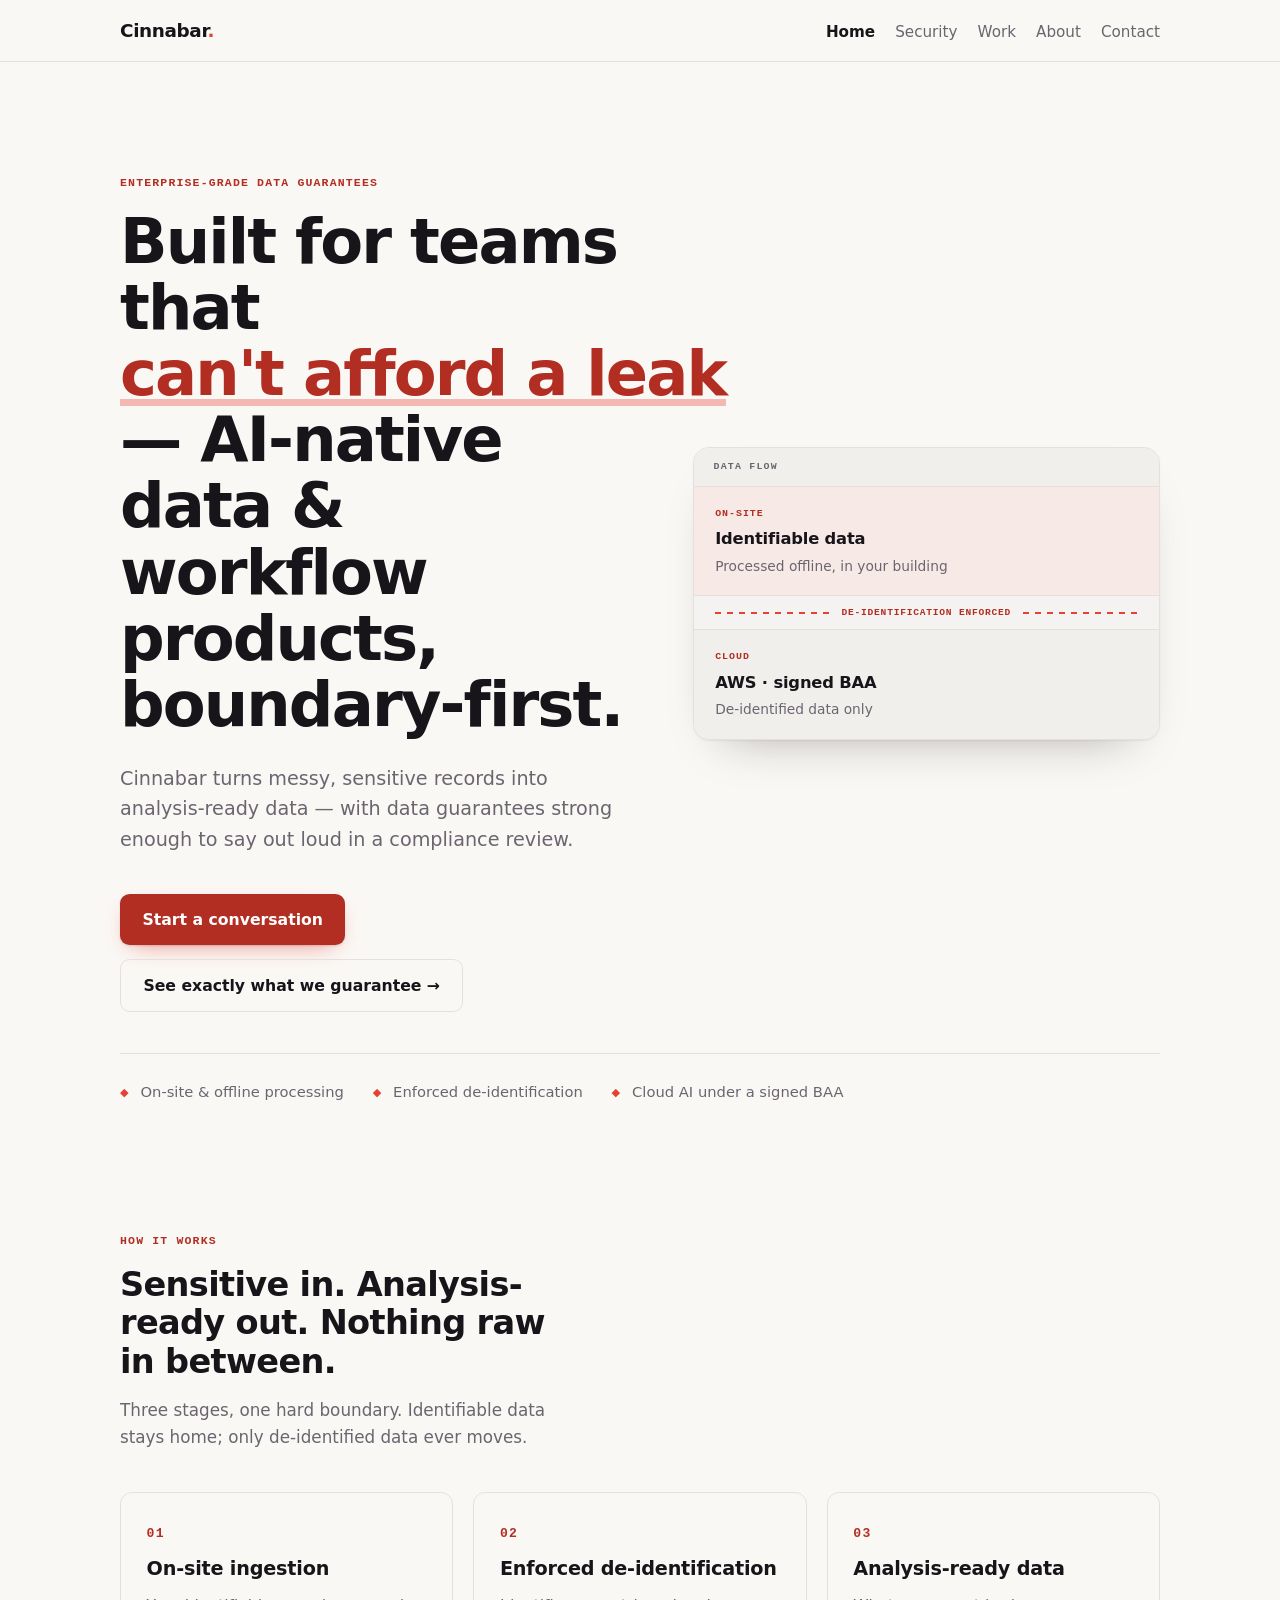
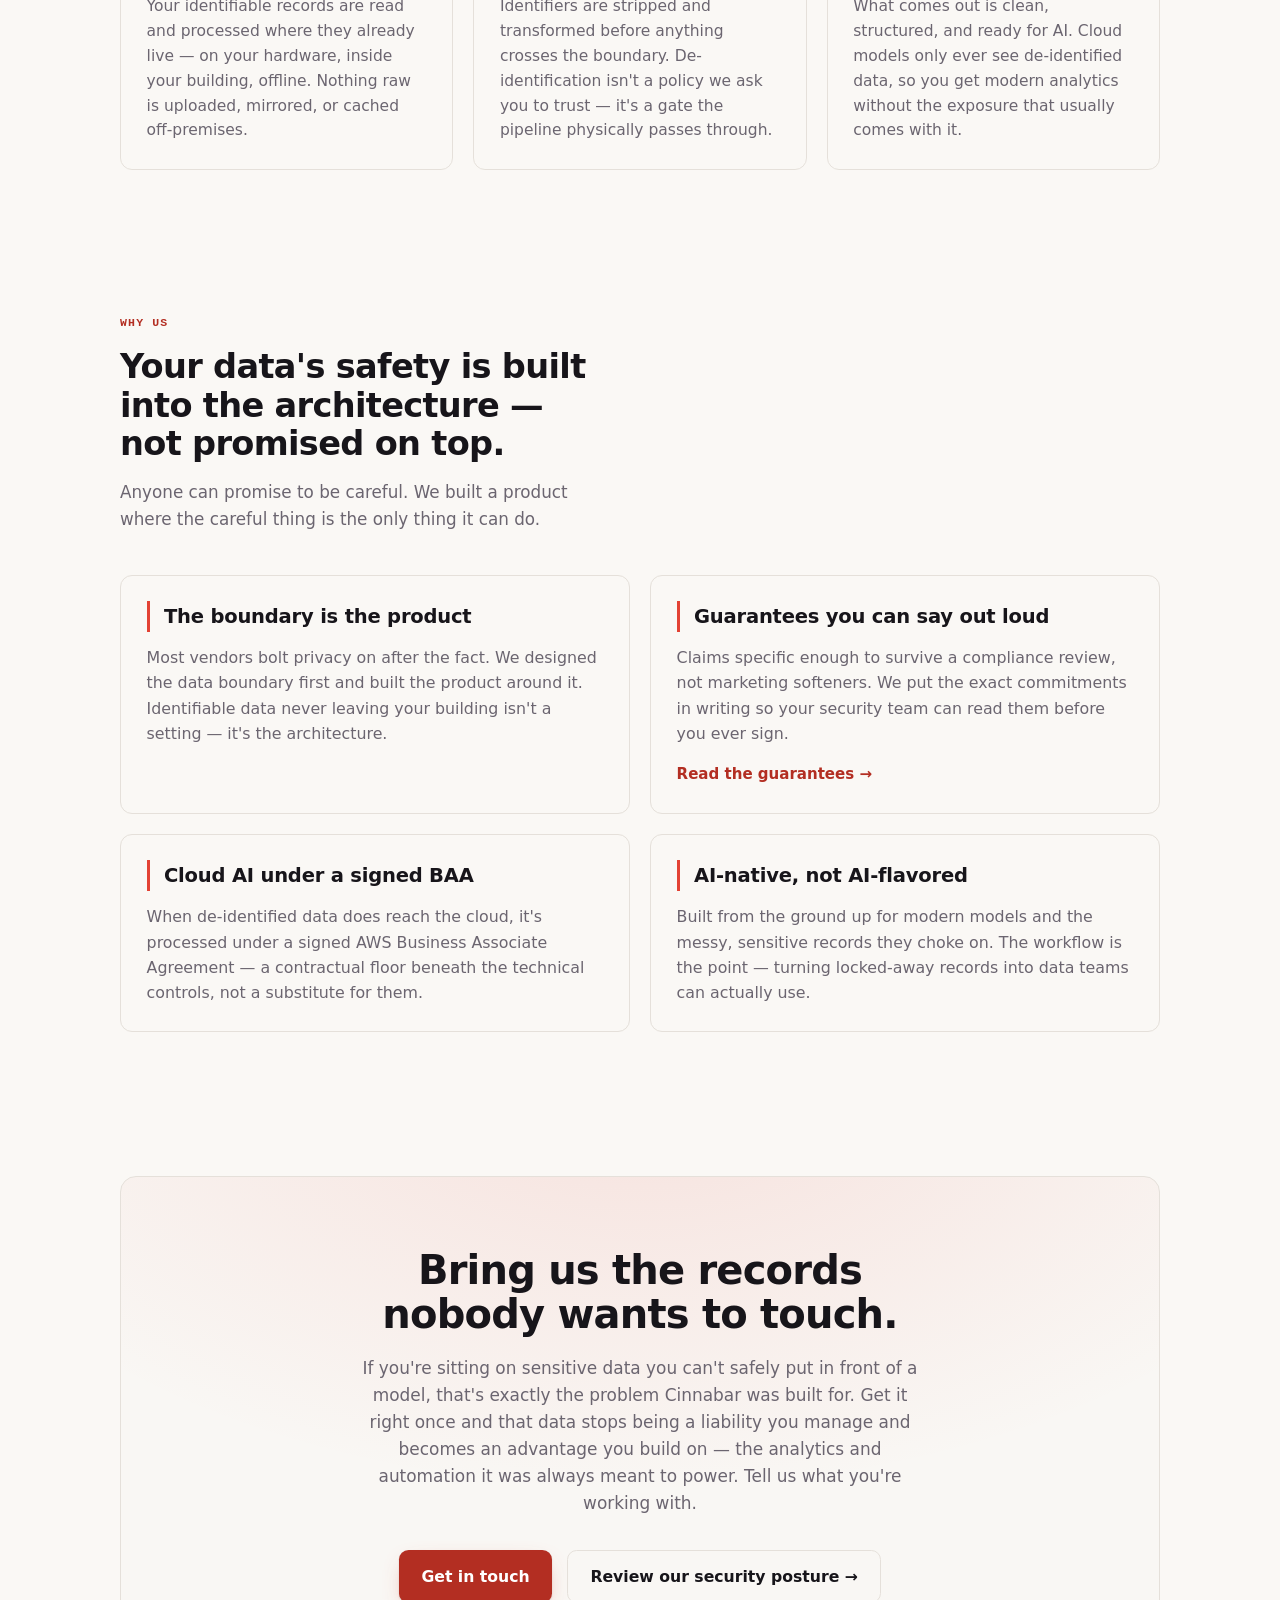
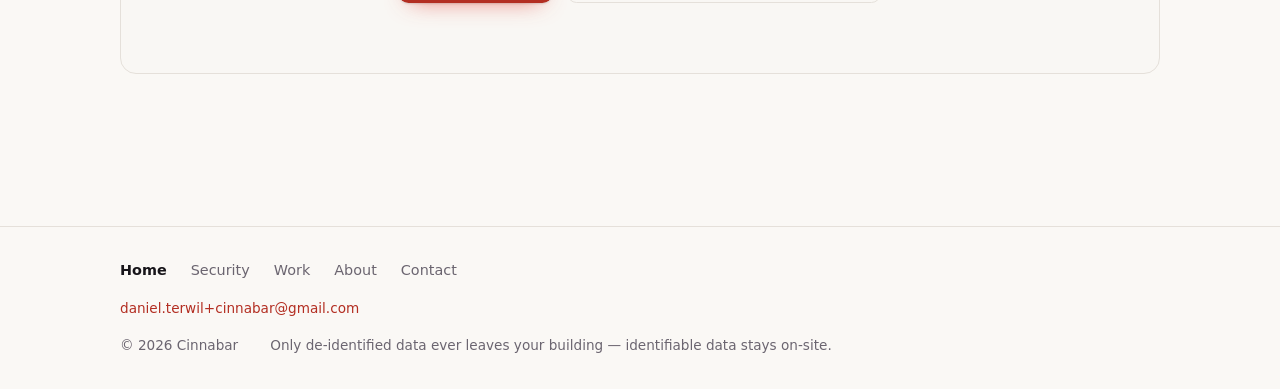
==== index.html @ 01d8b66a "Deploy site from cinnabar-website@a079be0 Source commit: a079be0da0ae9465ae48b6d071114e174a64f3e4" ====
<!DOCTYPE html><html lang="en"> <head><meta charset="utf-8"><meta name="viewport" content="width=device-width, initial-scale=1"><meta name="description" content="For teams that can't afford a leak: turn sensitive records into analysis-ready data, with the privacy boundary built into the architecture — not bolted on."><title>Sensitive records, made analysis-ready — Cinnabar</title><!-- Favicon: text-free brand mark (SVG for modern browsers, PNG for iOS).
         No wordmark baked in, so a brand rename stays a one-line change in
         src/config.ts (AGENTS.md §4.4). --><link rel="icon" type="image/svg+xml" href="/favicon.svg"><link rel="apple-touch-icon" href="/apple-touch-icon.png"><link rel="canonical" href="https://cinnabar.sh/"><!-- Open Graph / Twitter social cards. Text values come from props/config
         (title/description → BRAND/TAGLINE), never hardcoded (§4.4). The
         og:image is a self-hosted, intentionally text-free brand card for the
         same reason. og:image/og:url are absolute, resolved against `site`. --><meta property="og:type" content="website"><meta property="og:title" content="Sensitive records, made analysis-ready — Cinnabar"><meta property="og:description" content="For teams that can't afford a leak: turn sensitive records into analysis-ready data, with the privacy boundary built into the architecture — not bolted on."><meta property="og:image" content="https://cinnabar.sh/og-image.png"><meta property="og:url" content="https://cinnabar.sh/"><meta name="twitter:card" content="summary_large_image"><meta name="twitter:title" content="Sensitive records, made analysis-ready — Cinnabar"><meta name="twitter:description" content="For teams that can't afford a leak: turn sensitive records into analysis-ready data, with the privacy boundary built into the architecture — not bolted on."><meta name="twitter:image" content="https://cinnabar.sh/og-image.png"><!-- No resource hints: the site uses a system font stack (see the body
         font-family below) and loads zero external resources — no fonts, no
         scripts, no third-party origins. A preconnect/dns-prefetch here would
         open a connection to a host we never fetch from, wasting the hint and
         leaking a request to a third party. Add hints only if a genuine
         cross-origin resource is ever introduced (#14). --><link rel="stylesheet" href="/_astro/about.DTLxdqcn.css">
<link rel="stylesheet" href="/_astro/index.cakgcOgE.css"></head> <body> <a class="skip-link" href="#main-content">Skip to main content</a> <header class="site"> <div class="wrap"> <a href="/" class="brand">Cinnabar<span class="dot">.</span></a> <!-- CSS-only mobile nav (no JS): a visually-hidden checkbox is toggled
             by the adjacent <label> hamburger and, via the sibling selectors
             below, reveals nav.main on narrow viewports. The checkbox is
             display:none on desktop (out of tab order) and only becomes a
             focusable control at the mobile breakpoint. --> <input class="nav-toggle" type="checkbox" id="nav-toggle" aria-label="Toggle navigation menu"> <label class="nav-toggle-label" for="nav-toggle" aria-hidden="true"><span class="bars"></span></label> <nav class="main" aria-label="Primary"> <a href="/" aria-current="page">Home</a><a href="/security">Security</a><a href="/work">Work</a><a href="/about">About</a><a href="/contact">Contact</a> </nav> </div> </header> <main id="main-content" tabindex="-1"> <section class="hero wrap" data-astro-cid-j7pv25f6> <div class="hero-grid" data-astro-cid-j7pv25f6> <div class="hero-copy" data-astro-cid-j7pv25f6> <p class="eyebrow reveal" data-astro-cid-j7pv25f6>Enterprise-grade data guarantees</p> <h1 class="reveal" style="--d:1" data-astro-cid-j7pv25f6>
Built for teams that
<span class="accent" data-astro-cid-j7pv25f6>can't afford a leak</span> —
          AI-native data &amp; workflow products, boundary-first.
</h1> <p class="lede reveal" style="--d:2" data-astro-cid-j7pv25f6> Cinnabar turns messy, sensitive records into analysis-ready data — with data
          guarantees strong enough to say out loud in a compliance review.
</p> <div class="cta-row reveal" style="--d:3" data-astro-cid-j7pv25f6> <a class="btn btn-primary" href="/contact" data-astro-cid-j7pv25f6>Start a conversation</a> <a class="btn btn-ghost" href="/security" data-astro-cid-j7pv25f6>See exactly what we guarantee →</a> </div> </div>  <figure class="hero-flow reveal" style="--d:3" aria-labelledby="hero-flow-cap" data-astro-cid-j7pv25f6> <figcaption id="hero-flow-cap" class="hf-cap" data-astro-cid-j7pv25f6>Data flow</figcaption> <div class="hf-step on" data-astro-cid-j7pv25f6> <span class="hf-tag" aria-hidden="true" data-astro-cid-j7pv25f6>On-site</span> <span class="hf-label" data-astro-cid-j7pv25f6>Identifiable data</span> <span class="hf-detail" data-astro-cid-j7pv25f6>Processed offline, in your building</span> </div> <div class="hf-gate" data-astro-cid-j7pv25f6> <span class="hf-gate-line" aria-hidden="true" data-astro-cid-j7pv25f6></span> <span class="hf-gate-tag" data-astro-cid-j7pv25f6>de-identification enforced</span> <span class="hf-gate-line" aria-hidden="true" data-astro-cid-j7pv25f6></span> </div> <div class="hf-step cloud" data-astro-cid-j7pv25f6> <span class="hf-tag" aria-hidden="true" data-astro-cid-j7pv25f6>Cloud</span> <span class="hf-label" data-astro-cid-j7pv25f6>AWS · signed BAA</span> <span class="hf-detail" data-astro-cid-j7pv25f6>De-identified data only</span> </div> </figure> </div> <div class="trust-strip reveal" style="--d:4" data-astro-cid-j7pv25f6> <span data-astro-cid-j7pv25f6><span class="tick" data-astro-cid-j7pv25f6>◆</span> On-site &amp; offline processing</span> <span data-astro-cid-j7pv25f6><span class="tick" data-astro-cid-j7pv25f6>◆</span> Enforced de-identification</span> <span data-astro-cid-j7pv25f6><span class="tick" data-astro-cid-j7pv25f6>◆</span> Cloud AI under a signed BAA</span> </div> </section> <section class="wrap section" data-astro-cid-j7pv25f6> <div class="section-head" data-astro-cid-j7pv25f6> <p class="eyebrow" data-astro-cid-j7pv25f6>How it works</p> <h2 data-astro-cid-j7pv25f6>Sensitive in. Analysis-ready out. Nothing raw in between.</h2> <p class="section-sub" data-astro-cid-j7pv25f6>
Three stages, one hard boundary. Identifiable data stays home; only
        de-identified data ever moves.
</p> </div> <ol class="steps" data-astro-cid-j7pv25f6> <li class="step" data-astro-cid-j7pv25f6> <span class="step-n" data-astro-cid-j7pv25f6>01</span> <h3 data-astro-cid-j7pv25f6>On-site ingestion</h3> <p data-astro-cid-j7pv25f6>Your identifiable records are read and processed where they already live — on your hardware, inside your building, offline. Nothing raw is uploaded, mirrored, or cached off-premises.</p> </li><li class="step" data-astro-cid-j7pv25f6> <span class="step-n" data-astro-cid-j7pv25f6>02</span> <h3 data-astro-cid-j7pv25f6>Enforced de-identification</h3> <p data-astro-cid-j7pv25f6>Identifiers are stripped and transformed before anything crosses the boundary. De-identification isn&#39;t a policy we ask you to trust — it&#39;s a gate the pipeline physically passes through.</p> </li><li class="step" data-astro-cid-j7pv25f6> <span class="step-n" data-astro-cid-j7pv25f6>03</span> <h3 data-astro-cid-j7pv25f6>Analysis-ready data</h3> <p data-astro-cid-j7pv25f6>What comes out is clean, structured, and ready for AI. Cloud models only ever see de-identified data, so you get modern analytics without the exposure that usually comes with it.</p> </li> </ol> </section> <section class="wrap section" data-astro-cid-j7pv25f6> <div class="section-head" data-astro-cid-j7pv25f6> <p class="eyebrow" data-astro-cid-j7pv25f6>Why us</p> <h2 data-astro-cid-j7pv25f6>Your data's safety is built into the architecture — not promised on top.</h2> <p class="section-sub" data-astro-cid-j7pv25f6>
Anyone can promise to be careful. We built a product where the careful
        thing is the only thing it can do.
</p> </div> <div class="grid" data-astro-cid-j7pv25f6> <article class="card" data-astro-cid-j7pv25f6> <h3 data-astro-cid-j7pv25f6>The boundary is the product</h3> <p data-astro-cid-j7pv25f6>Most vendors bolt privacy on after the fact. We designed the data boundary first and built the product around it. Identifiable data never leaving your building isn&#39;t a setting — it&#39;s the architecture.</p>  </article><article class="card" data-astro-cid-j7pv25f6> <h3 data-astro-cid-j7pv25f6>Guarantees you can say out loud</h3> <p data-astro-cid-j7pv25f6>Claims specific enough to survive a compliance review, not marketing softeners. We put the exact commitments in writing so your security team can read them before you ever sign.</p> <a class="card-link" href="/security" data-astro-cid-j7pv25f6>Read the guarantees →</a> </article><article class="card" data-astro-cid-j7pv25f6> <h3 data-astro-cid-j7pv25f6>Cloud AI under a signed BAA</h3> <p data-astro-cid-j7pv25f6>When de-identified data does reach the cloud, it&#39;s processed under a signed AWS Business Associate Agreement — a contractual floor beneath the technical controls, not a substitute for them.</p>  </article><article class="card" data-astro-cid-j7pv25f6> <h3 data-astro-cid-j7pv25f6>AI-native, not AI-flavored</h3> <p data-astro-cid-j7pv25f6>Built from the ground up for modern models and the messy, sensitive records they choke on. The workflow is the point — turning locked-away records into data teams can actually use.</p>  </article> </div> </section> <section class="wrap section" data-astro-cid-j7pv25f6> <div class="cta-panel" data-astro-cid-j7pv25f6> <h2 data-astro-cid-j7pv25f6>Bring us the records nobody wants to touch.</h2> <p data-astro-cid-j7pv25f6>
If you're sitting on sensitive data you can't safely put in front of a
        model, that's exactly the problem Cinnabar was built for. Get it right once
        and that data stops being a liability you manage and becomes an advantage
        you build on — the analytics and automation it was always meant to power.
        Tell us what you're working with.
</p> <div class="cta-row center" data-astro-cid-j7pv25f6> <a class="btn btn-primary" href="/contact" data-astro-cid-j7pv25f6>Get in touch</a> <a class="btn btn-ghost" href="/security" data-astro-cid-j7pv25f6>Review our security posture →</a> </div> </div> </section> </main> <footer class="site"> <div class="wrap"> <nav class="footer" aria-label="Footer"> <a href="/" aria-current="page">Home</a><a href="/security">Security</a><a href="/work">Work</a><a href="/about">About</a><a href="/contact">Contact</a> </nav> <a class="footer-mail" href="mailto:daniel.terwil+cinnabar@gmail.com">daniel.terwil+cinnabar@gmail.com</a> <div class="footer-meta"> <span>© 2026 Cinnabar</span> <span>Only de-identified data ever leaves your building — identifiable data stays on-site.</span> </div> </div> </footer> </body></html>
---- _astro/about.DTLxdqcn.css ----
:root{--cinnabar: #e34234;--cinnabar-deep: #b32e22;--ink: #17151a;--paper: #faf8f5;--muted: #6b6570;--line: #e5e0da;--max: 68rem;--accent-text: var(--cinnabar-deep);--font-mono: ui-monospace, "SF Mono", "SFMono-Regular", Menlo, Consolas, monospace;--fs-lede: clamp(1.08rem, 1.6vw, 1.2rem);--fs-h1: clamp(2rem, 4vw, 2.8rem);--fs-h2: clamp(1.6rem, 3.2vw, 2.1rem);--space-section: 4.5rem;--space-intro: 4rem;--gap-grid: 1.25rem;--pad-card: 1.6rem;--radius-card: 12px;--radius-panel: 16px}*{box-sizing:border-box;margin:0}body{font-family:ui-sans-serif,system-ui,-apple-system,Segoe UI,sans-serif;background:var(--paper);color:var(--ink);line-height:1.6}a{color:var(--accent-text)}.eyebrow{font-family:var(--font-mono);text-transform:uppercase;letter-spacing:.1em;font-size:.72rem;font-weight:600;color:var(--accent-text);margin:0}:focus-visible{outline:2px solid var(--cinnabar);outline-offset:2px;border-radius:2px}.skip-link{position:fixed;top:.75rem;left:.75rem;z-index:100;transform:translateY(-150%);background:var(--cinnabar-deep);color:#fff;padding:.6rem 1rem;border-radius:4px;text-decoration:none;font-weight:600;transition:transform .15s ease}.skip-link:focus{transform:translateY(0)}.wrap{max-width:var(--max);margin:0 auto;padding:0 1.5rem}header.site{border-bottom:1px solid var(--line);position:sticky;top:0;background:color-mix(in srgb,var(--paper) 92%,transparent);backdrop-filter:blur(8px);z-index:10}header.site .wrap{display:flex;align-items:baseline;gap:2rem;padding-block:1rem}.brand{font-weight:700;font-size:1.15rem;letter-spacing:-.02em;color:var(--ink);text-decoration:none}.brand .dot{color:var(--cinnabar)}nav.main{display:flex;gap:1.25rem;margin-left:auto}nav.main a{text-decoration:none;color:var(--muted);font-size:.95rem}nav.main a[aria-current=page]{color:var(--ink);font-weight:600}.nav-toggle,.nav-toggle-label{display:none}@media(max-width:640px){header.site .wrap{flex-wrap:wrap;align-items:center;column-gap:1rem;row-gap:0}.nav-toggle{display:block;position:absolute;width:1px;height:1px;opacity:0;margin:0}.nav-toggle-label{display:inline-flex;align-items:center;justify-content:center;width:44px;height:44px;margin-left:auto;cursor:pointer}.nav-toggle-label .bars,.nav-toggle-label .bars:before,.nav-toggle-label .bars:after{content:"";display:block;width:22px;height:2px;background:var(--ink);border-radius:2px;transition:transform .2s ease,opacity .2s ease}.nav-toggle-label .bars{position:relative}.nav-toggle-label .bars:before{position:absolute;top:-7px;left:0}.nav-toggle-label .bars:after{position:absolute;top:7px;left:0}.nav-toggle:checked+.nav-toggle-label .bars{background:transparent}.nav-toggle:checked+.nav-toggle-label .bars:before{transform:translateY(7px) rotate(45deg)}.nav-toggle:checked+.nav-toggle-label .bars:after{transform:translateY(-7px) rotate(-45deg)}.nav-toggle:focus-visible+.nav-toggle-label{outline:2px solid var(--cinnabar);outline-offset:2px;border-radius:2px}nav.main{display:none;flex-basis:100%;flex-direction:column;gap:0;margin-left:0;margin-top:.5rem;border-top:1px solid var(--line)}.nav-toggle:checked~nav.main{display:flex}nav.main a{display:flex;align-items:center;min-height:44px;padding:.25rem;font-size:1rem;border-bottom:1px solid var(--line)}}main{min-height:70vh}footer.site{border-top:1px solid var(--line);margin-top:5rem}footer.site .wrap{padding-block:2rem;color:var(--muted);font-size:.85rem;display:flex;flex-direction:column;gap:1rem}nav.footer{display:flex;flex-wrap:wrap;gap:.5rem 1.5rem}nav.footer a{color:var(--muted);text-decoration:none;font-size:.9rem}nav.footer a[aria-current=page]{color:var(--ink);font-weight:600}footer.site .footer-mail{color:var(--accent-text);text-decoration:none}footer.site .footer-meta{display:flex;flex-wrap:wrap;gap:.5rem 2rem}@media(prefers-color-scheme:dark){:root{--ink: #f2eff4;--paper: #17151a;--muted: #9a93a1;--line: #2c2830;--cinnabar: #e85c49;--accent-text: var(--cinnabar)}}@media(prefers-reduced-motion:reduce){*,*:before,*:after{animation-duration:.01ms!important;animation-iteration-count:1!important;transition-duration:.01ms!important;scroll-behavior:auto!important}}
---- _astro/index.cakgcOgE.css ----
.section[data-astro-cid-j7pv25f6]{padding-block:var(--space-section)}.hero[data-astro-cid-j7pv25f6]{padding-block:clamp(4rem,9vw,7rem) 3.5rem}.eyebrow[data-astro-cid-j7pv25f6]{margin-bottom:1rem}.hero-grid[data-astro-cid-j7pv25f6]{display:grid;grid-template-columns:1fr;gap:2.5rem}@media(min-width:60rem){.hero-grid[data-astro-cid-j7pv25f6]{grid-template-columns:minmax(0,1.05fr) minmax(19rem,.95fr);gap:3.5rem;align-items:center}}.hero[data-astro-cid-j7pv25f6] h1[data-astro-cid-j7pv25f6]{font-size:clamp(2.3rem,5.4vw,3.9rem);letter-spacing:-.03em;line-height:1.06;max-width:18ch;font-weight:800}.hero[data-astro-cid-j7pv25f6] h1[data-astro-cid-j7pv25f6] .accent[data-astro-cid-j7pv25f6]{color:var(--accent-text);position:relative;white-space:nowrap}.hero[data-astro-cid-j7pv25f6] h1[data-astro-cid-j7pv25f6] .accent[data-astro-cid-j7pv25f6]:after{content:"";position:absolute;left:0;right:0;bottom:.06em;height:.12em;background:var(--cinnabar);opacity:.35;transform:scaleX(0);transform-origin:left;animation:underline .9s cubic-bezier(.22,1,.36,1) 1s forwards}.lede[data-astro-cid-j7pv25f6]{margin-top:1.6rem;max-width:54ch;font-size:var(--fs-lede);color:var(--muted)}.hero-flow[data-astro-cid-j7pv25f6]{margin:0;display:flex;flex-direction:column;border:1px solid var(--line);border-radius:var(--radius-panel);overflow:hidden;background:var(--paper);box-shadow:0 1px 2px color-mix(in srgb,var(--ink) 6%,transparent),0 24px 48px -32px color-mix(in srgb,var(--ink) 40%,transparent)}.hf-cap[data-astro-cid-j7pv25f6]{font-family:var(--font-mono);text-transform:uppercase;letter-spacing:.12em;font-size:.62rem;font-weight:600;color:var(--muted);padding:.7rem 1.25rem;border-bottom:1px solid var(--line);background:color-mix(in srgb,var(--paper) 92%,var(--ink) 4%)}.hf-step[data-astro-cid-j7pv25f6]{padding:1.2rem 1.35rem;display:flex;flex-direction:column;gap:.28rem}.hf-step[data-astro-cid-j7pv25f6].on{background:color-mix(in srgb,var(--paper) 80%,var(--cinnabar) 8%)}.hf-step[data-astro-cid-j7pv25f6].cloud{background:color-mix(in srgb,var(--paper) 92%,var(--ink) 4%)}.hf-tag[data-astro-cid-j7pv25f6]{font-family:var(--font-mono);text-transform:uppercase;letter-spacing:.1em;font-size:.62rem;font-weight:600;color:var(--accent-text)}.hf-label[data-astro-cid-j7pv25f6]{font-weight:700;letter-spacing:-.01em;font-size:1.02rem}.hf-detail[data-astro-cid-j7pv25f6]{color:var(--muted);font-size:.86rem;line-height:1.4}.hf-gate[data-astro-cid-j7pv25f6]{display:flex;align-items:center;gap:.75rem;padding:.55rem 1.35rem;background:color-mix(in srgb,var(--paper) 96%,var(--ink) 2%);border-block:1px solid var(--line)}.hf-gate-line[data-astro-cid-j7pv25f6]{flex:1;height:2px;min-width:.75rem;background:repeating-linear-gradient(90deg,var(--cinnabar) 0 6px,transparent 6px 12px)}.hf-gate-tag[data-astro-cid-j7pv25f6]{font-family:var(--font-mono);font-size:.6rem;text-transform:uppercase;letter-spacing:.08em;font-weight:600;color:var(--accent-text);text-align:center;white-space:nowrap;flex:none}.cta-row[data-astro-cid-j7pv25f6]{margin-top:2.4rem;display:flex;gap:.9rem;flex-wrap:wrap}.cta-row[data-astro-cid-j7pv25f6].center{justify-content:center}.btn[data-astro-cid-j7pv25f6]{display:inline-flex;align-items:center;justify-content:center;padding:.8rem 1.4rem;border-radius:.6rem;font-weight:600;font-size:.98rem;text-decoration:none;transition:transform .18s ease,box-shadow .18s ease,background .18s ease,border-color .18s ease;will-change:transform}.btn-primary[data-astro-cid-j7pv25f6]{background:var(--cinnabar-deep);color:#fff;box-shadow:0 1px 2px #0000001f,0 8px 24px -12px color-mix(in srgb,var(--cinnabar) 80%,transparent)}.btn-primary[data-astro-cid-j7pv25f6]:hover{background:color-mix(in srgb,var(--cinnabar-deep) 88%,#000);transform:translateY(-2px);box-shadow:0 4px 10px #00000024,0 14px 34px -12px color-mix(in srgb,var(--cinnabar) 70%,transparent)}.btn-ghost[data-astro-cid-j7pv25f6]{color:var(--ink);border:1px solid var(--line);background:transparent}.btn-ghost[data-astro-cid-j7pv25f6]:hover{border-color:var(--cinnabar);color:var(--accent-text);transform:translateY(-2px)}.trust-strip[data-astro-cid-j7pv25f6]{margin-top:2.6rem;display:flex;flex-wrap:wrap;gap:.6rem 1.8rem;padding-top:1.6rem;border-top:1px solid var(--line);color:var(--muted);font-size:.92rem}.trust-strip[data-astro-cid-j7pv25f6] .tick[data-astro-cid-j7pv25f6]{color:var(--cinnabar);font-size:.7rem;margin-right:.45rem;vertical-align:middle}.section-head[data-astro-cid-j7pv25f6]{max-width:46ch;margin-bottom:2.6rem}.section-head[data-astro-cid-j7pv25f6] h2[data-astro-cid-j7pv25f6]{font-size:var(--fs-h2);letter-spacing:-.02em;line-height:1.14;font-weight:800;margin-top:.6rem}.section-sub[data-astro-cid-j7pv25f6]{margin-top:1rem;color:var(--muted);font-size:1.05rem}.steps[data-astro-cid-j7pv25f6]{list-style:none;padding:0;display:grid;grid-template-columns:repeat(3,1fr);gap:var(--gap-grid);counter-reset:step}.step[data-astro-cid-j7pv25f6]{position:relative;padding:var(--pad-card);border:1px solid var(--line);border-radius:var(--radius-card);background:color-mix(in srgb,var(--paper) 60%,transparent);overflow:hidden}.step[data-astro-cid-j7pv25f6]:before{content:"";position:absolute;inset:0 0 auto;height:3px;background:linear-gradient(90deg,var(--cinnabar),transparent);transform:scaleX(0);transform-origin:left;transition:transform .4s ease}.step[data-astro-cid-j7pv25f6]:hover:before{transform:scaleX(1)}.step-n[data-astro-cid-j7pv25f6]{font-family:var(--font-mono);font-size:.82rem;font-weight:700;letter-spacing:.1em;color:var(--accent-text);font-variant-numeric:tabular-nums}.step[data-astro-cid-j7pv25f6] h3[data-astro-cid-j7pv25f6]{margin-top:.6rem;font-size:1.2rem;letter-spacing:-.01em}.step[data-astro-cid-j7pv25f6] p[data-astro-cid-j7pv25f6]{margin-top:.6rem;color:var(--muted);font-size:.97rem}.step[data-astro-cid-j7pv25f6]:not(:last-child):after{content:"→";position:absolute;top:50%;right:-1.05rem;transform:translateY(-50%);color:var(--line);font-size:1.3rem;z-index:1}.grid[data-astro-cid-j7pv25f6]{display:grid;grid-template-columns:repeat(2,1fr);gap:var(--gap-grid)}.card[data-astro-cid-j7pv25f6]{padding:var(--pad-card);border:1px solid var(--line);border-radius:var(--radius-card);background:color-mix(in srgb,var(--paper) 60%,transparent);transition:transform .2s ease,border-color .2s ease,box-shadow .2s ease}.card[data-astro-cid-j7pv25f6]:hover{transform:translateY(-3px);border-color:color-mix(in srgb,var(--cinnabar) 45%,var(--line));box-shadow:0 18px 40px -28px #00000080}.card[data-astro-cid-j7pv25f6] h3[data-astro-cid-j7pv25f6]{font-size:1.22rem;letter-spacing:-.01em;padding-left:.9rem;border-left:3px solid var(--cinnabar)}.card[data-astro-cid-j7pv25f6] p[data-astro-cid-j7pv25f6]{margin-top:.8rem;color:var(--muted);font-size:.99rem}.card-link[data-astro-cid-j7pv25f6]{display:inline-block;margin-top:1rem;font-weight:600;font-size:.94rem;text-decoration:none}.card-link[data-astro-cid-j7pv25f6]:hover{text-decoration:underline}.cta-panel[data-astro-cid-j7pv25f6]{text-align:center;padding:clamp(2.8rem,6vw,4.4rem) 1.6rem;border:1px solid var(--line);border-radius:var(--radius-panel);background:radial-gradient(120% 140% at 50% -20%,color-mix(in srgb,var(--cinnabar) 12%,transparent),transparent 60%),color-mix(in srgb,var(--paper) 55%,transparent)}.cta-panel[data-astro-cid-j7pv25f6] h2[data-astro-cid-j7pv25f6]{font-size:clamp(1.7rem,3.6vw,2.5rem);letter-spacing:-.02em;line-height:1.12;font-weight:800;max-width:20ch;margin:0 auto}.cta-panel[data-astro-cid-j7pv25f6] p[data-astro-cid-j7pv25f6]{margin:1.1rem auto 0;max-width:52ch;color:var(--muted);font-size:1.06rem}.cta-panel[data-astro-cid-j7pv25f6] .cta-row[data-astro-cid-j7pv25f6]{margin-top:2rem}.reveal[data-astro-cid-j7pv25f6]{opacity:0;transform:translateY(14px);animation:reveal .7s cubic-bezier(.22,1,.36,1) forwards;animation-delay:calc(var(--d, 0) * .09s)}@keyframes reveal{to{opacity:1;transform:translateY(0)}}@keyframes underline{to{transform:scaleX(1)}}@media(max-width:780px){.steps[data-astro-cid-j7pv25f6],.grid[data-astro-cid-j7pv25f6]{grid-template-columns:1fr}.step[data-astro-cid-j7pv25f6]:not(:last-child):after{content:"↓";top:auto;right:50%;bottom:-1.15rem;transform:translate(50%)}}@media(prefers-reduced-motion:reduce){.reveal[data-astro-cid-j7pv25f6],.hero[data-astro-cid-j7pv25f6] h1[data-astro-cid-j7pv25f6] .accent[data-astro-cid-j7pv25f6]:after{animation:none;opacity:1;transform:none}.btn[data-astro-cid-j7pv25f6]:hover,.card[data-astro-cid-j7pv25f6]:hover{transform:none}}
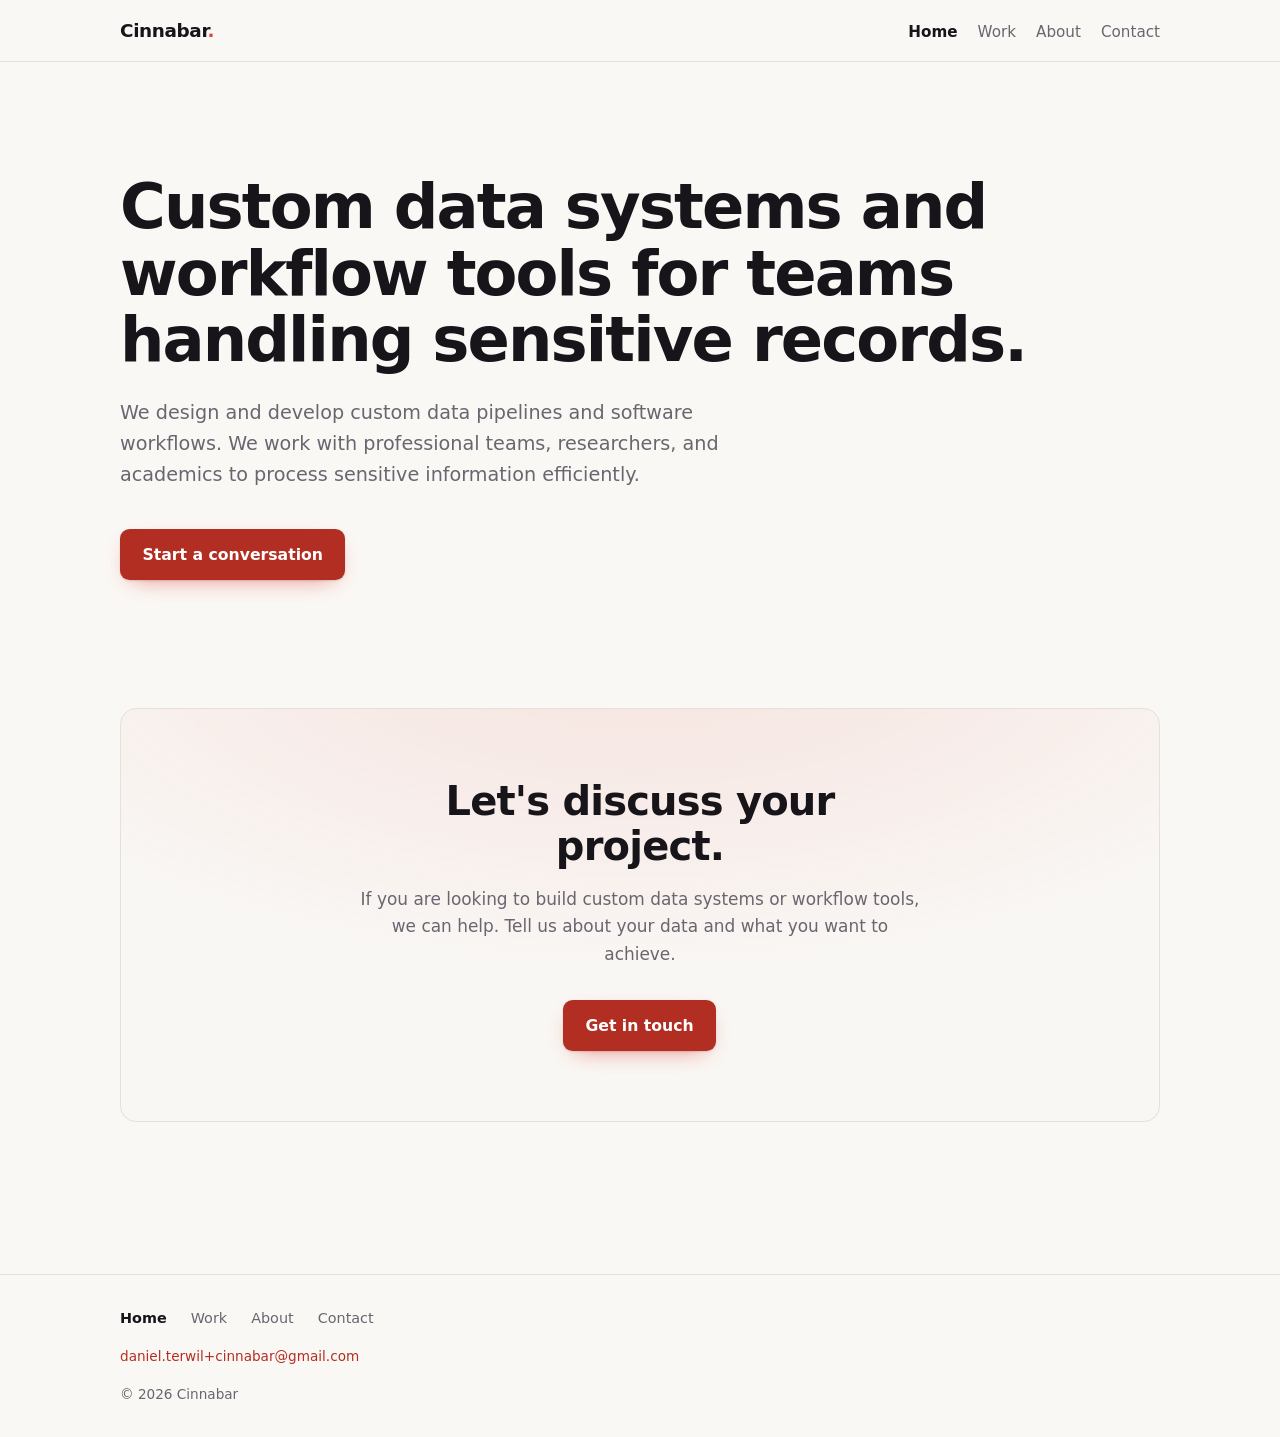
==== commit a9c9bb88: "Deploy site from cinnabar-website@1082ff7 Source commit: 1082ff7ef324ed95ec3953c8b3f716fa9961e02c" ====
--- a/index.html
+++ b/index.html
@@ -1,34 +1,23 @@
-<!DOCTYPE html><html lang="en"> <head><meta charset="utf-8"><meta name="viewport" content="width=device-width, initial-scale=1"><meta name="description" content="For teams that can't afford a leak: turn sensitive records into analysis-ready data, with the privacy boundary built into the architecture — not bolted on."><title>Sensitive records, made analysis-ready — Cinnabar</title><!-- Favicon: text-free brand mark (SVG for modern browsers, PNG for iOS).
+<!DOCTYPE html><html lang="en"> <head><meta charset="utf-8"><meta name="viewport" content="width=device-width, initial-scale=1"><meta name="description" content="We build custom data systems and workflow tools for teams handling sensitive data."><title>Custom data systems and workflow tools — Cinnabar</title><!-- Favicon: text-free brand mark (SVG for modern browsers, PNG for iOS).
          No wordmark baked in, so a brand rename stays a one-line change in
          src/config.ts (AGENTS.md §4.4). --><link rel="icon" type="image/svg+xml" href="/favicon.svg"><link rel="apple-touch-icon" href="/apple-touch-icon.png"><link rel="canonical" href="https://cinnabar.sh/"><!-- Open Graph / Twitter social cards. Text values come from props/config
          (title/description → BRAND/TAGLINE), never hardcoded (§4.4). The
          og:image is a self-hosted, intentionally text-free brand card for the
-         same reason. og:image/og:url are absolute, resolved against `site`. --><meta property="og:type" content="website"><meta property="og:title" content="Sensitive records, made analysis-ready — Cinnabar"><meta property="og:description" content="For teams that can't afford a leak: turn sensitive records into analysis-ready data, with the privacy boundary built into the architecture — not bolted on."><meta property="og:image" content="https://cinnabar.sh/og-image.png"><meta property="og:url" content="https://cinnabar.sh/"><meta name="twitter:card" content="summary_large_image"><meta name="twitter:title" content="Sensitive records, made analysis-ready — Cinnabar"><meta name="twitter:description" content="For teams that can't afford a leak: turn sensitive records into analysis-ready data, with the privacy boundary built into the architecture — not bolted on."><meta name="twitter:image" content="https://cinnabar.sh/og-image.png"><!-- No resource hints: the site uses a system font stack (see the body
+         same reason. og:image/og:url are absolute, resolved against `site`. --><meta property="og:type" content="website"><meta property="og:title" content="Custom data systems and workflow tools — Cinnabar"><meta property="og:description" content="We build custom data systems and workflow tools for teams handling sensitive data."><meta property="og:image" content="https://cinnabar.sh/og-image.png"><meta property="og:url" content="https://cinnabar.sh/"><meta name="twitter:card" content="summary_large_image"><meta name="twitter:title" content="Custom data systems and workflow tools — Cinnabar"><meta name="twitter:description" content="We build custom data systems and workflow tools for teams handling sensitive data."><meta name="twitter:image" content="https://cinnabar.sh/og-image.png"><!-- No resource hints: the site uses a system font stack (see the body
          font-family below) and loads zero external resources — no fonts, no
          scripts, no third-party origins. A preconnect/dns-prefetch here would
          open a connection to a host we never fetch from, wasting the hint and
          leaking a request to a third party. Add hints only if a genuine
          cross-origin resource is ever introduced (#14). --><link rel="stylesheet" href="/_astro/about.DTLxdqcn.css">
-<link rel="stylesheet" href="/_astro/index.cakgcOgE.css"></head> <body> <a class="skip-link" href="#main-content">Skip to main content</a> <header class="site"> <div class="wrap"> <a href="/" class="brand">Cinnabar<span class="dot">.</span></a> <!-- CSS-only mobile nav (no JS): a visually-hidden checkbox is toggled
+<style>.section[data-astro-cid-j7pv25f6]{padding-block:var(--space-section)}.hero[data-astro-cid-j7pv25f6]{padding-block:clamp(4rem,9vw,7rem) 3.5rem}.hero[data-astro-cid-j7pv25f6] h1[data-astro-cid-j7pv25f6]{font-size:clamp(2.3rem,5.4vw,3.9rem);letter-spacing:-.03em;line-height:1.06;max-width:28ch;font-weight:800}.lede[data-astro-cid-j7pv25f6]{margin-top:1.6rem;max-width:54ch;font-size:var(--fs-lede);color:var(--muted)}.cta-row[data-astro-cid-j7pv25f6]{margin-top:2.4rem;display:flex;gap:.9rem;flex-wrap:wrap}.cta-row[data-astro-cid-j7pv25f6].center{justify-content:center}.btn[data-astro-cid-j7pv25f6]{display:inline-flex;align-items:center;justify-content:center;padding:.8rem 1.4rem;border-radius:.6rem;font-weight:600;font-size:.98rem;text-decoration:none;transition:transform .18s ease,box-shadow .18s ease,background .18s ease,border-color .18s ease;will-change:transform}.btn-primary[data-astro-cid-j7pv25f6]{background:var(--cinnabar-deep);color:#fff;box-shadow:0 1px 2px #0000001f,0 8px 24px -12px color-mix(in srgb,var(--cinnabar) 80%,transparent)}.btn-primary[data-astro-cid-j7pv25f6]:hover{background:color-mix(in srgb,var(--cinnabar-deep) 88%,#000);transform:translateY(-2px);box-shadow:0 4px 10px #00000024,0 14px 34px -12px color-mix(in srgb,var(--cinnabar) 70%,transparent)}.cta-panel[data-astro-cid-j7pv25f6]{text-align:center;padding:clamp(2.8rem,6vw,4.4rem) 1.6rem;border:1px solid var(--line);border-radius:var(--radius-panel);background:radial-gradient(120% 140% at 50% -20%,color-mix(in srgb,var(--cinnabar) 12%,transparent),transparent 60%),color-mix(in srgb,var(--paper) 55%,transparent)}.cta-panel[data-astro-cid-j7pv25f6] h2[data-astro-cid-j7pv25f6]{font-size:clamp(1.7rem,3.6vw,2.5rem);letter-spacing:-.02em;line-height:1.12;font-weight:800;max-width:20ch;margin:0 auto}.cta-panel[data-astro-cid-j7pv25f6] p[data-astro-cid-j7pv25f6]{margin:1.1rem auto 0;max-width:52ch;color:var(--muted);font-size:1.06rem}.cta-panel[data-astro-cid-j7pv25f6] .cta-row[data-astro-cid-j7pv25f6]{margin-top:2rem}.reveal[data-astro-cid-j7pv25f6]{opacity:0;transform:translateY(14px);animation:reveal .7s cubic-bezier(.22,1,.36,1) forwards;animation-delay:calc(var(--d, 0) * .09s)}@keyframes reveal{to{opacity:1;transform:translateY(0)}}@media(prefers-reduced-motion:reduce){.reveal[data-astro-cid-j7pv25f6]{animation:none;opacity:1;transform:none}.btn[data-astro-cid-j7pv25f6]:hover{transform:none}}
+</style></head> <body> <a class="skip-link" href="#main-content">Skip to main content</a> <header class="site"> <div class="wrap"> <a href="/" class="brand">Cinnabar<span class="dot">.</span></a> <!-- CSS-only mobile nav (no JS): a visually-hidden checkbox is toggled
              by the adjacent <label> hamburger and, via the sibling selectors
              below, reveals nav.main on narrow viewports. The checkbox is
              display:none on desktop (out of tab order) and only becomes a
-             focusable control at the mobile breakpoint. --> <input class="nav-toggle" type="checkbox" id="nav-toggle" aria-label="Toggle navigation menu"> <label class="nav-toggle-label" for="nav-toggle" aria-hidden="true"><span class="bars"></span></label> <nav class="main" aria-label="Primary"> <a href="/" aria-current="page">Home</a><a href="/security">Security</a><a href="/work">Work</a><a href="/about">About</a><a href="/contact">Contact</a> </nav> </div> </header> <main id="main-content" tabindex="-1"> <section class="hero wrap" data-astro-cid-j7pv25f6> <div class="hero-grid" data-astro-cid-j7pv25f6> <div class="hero-copy" data-astro-cid-j7pv25f6> <p class="eyebrow reveal" data-astro-cid-j7pv25f6>Enterprise-grade data guarantees</p> <h1 class="reveal" style="--d:1" data-astro-cid-j7pv25f6>
-Built for teams that
-<span class="accent" data-astro-cid-j7pv25f6>can't afford a leak</span> —
-          AI-native data &amp; workflow products, boundary-first.
-</h1> <p class="lede reveal" style="--d:2" data-astro-cid-j7pv25f6> Cinnabar turns messy, sensitive records into analysis-ready data — with data
-          guarantees strong enough to say out loud in a compliance review.
-</p> <div class="cta-row reveal" style="--d:3" data-astro-cid-j7pv25f6> <a class="btn btn-primary" href="/contact" data-astro-cid-j7pv25f6>Start a conversation</a> <a class="btn btn-ghost" href="/security" data-astro-cid-j7pv25f6>See exactly what we guarantee →</a> </div> </div>  <figure class="hero-flow reveal" style="--d:3" aria-labelledby="hero-flow-cap" data-astro-cid-j7pv25f6> <figcaption id="hero-flow-cap" class="hf-cap" data-astro-cid-j7pv25f6>Data flow</figcaption> <div class="hf-step on" data-astro-cid-j7pv25f6> <span class="hf-tag" aria-hidden="true" data-astro-cid-j7pv25f6>On-site</span> <span class="hf-label" data-astro-cid-j7pv25f6>Identifiable data</span> <span class="hf-detail" data-astro-cid-j7pv25f6>Processed offline, in your building</span> </div> <div class="hf-gate" data-astro-cid-j7pv25f6> <span class="hf-gate-line" aria-hidden="true" data-astro-cid-j7pv25f6></span> <span class="hf-gate-tag" data-astro-cid-j7pv25f6>de-identification enforced</span> <span class="hf-gate-line" aria-hidden="true" data-astro-cid-j7pv25f6></span> </div> <div class="hf-step cloud" data-astro-cid-j7pv25f6> <span class="hf-tag" aria-hidden="true" data-astro-cid-j7pv25f6>Cloud</span> <span class="hf-label" data-astro-cid-j7pv25f6>AWS · signed BAA</span> <span class="hf-detail" data-astro-cid-j7pv25f6>De-identified data only</span> </div> </figure> </div> <div class="trust-strip reveal" style="--d:4" data-astro-cid-j7pv25f6> <span data-astro-cid-j7pv25f6><span class="tick" data-astro-cid-j7pv25f6>◆</span> On-site &amp; offline processing</span> <span data-astro-cid-j7pv25f6><span class="tick" data-astro-cid-j7pv25f6>◆</span> Enforced de-identification</span> <span data-astro-cid-j7pv25f6><span class="tick" data-astro-cid-j7pv25f6>◆</span> Cloud AI under a signed BAA</span> </div> </section> <section class="wrap section" data-astro-cid-j7pv25f6> <div class="section-head" data-astro-cid-j7pv25f6> <p class="eyebrow" data-astro-cid-j7pv25f6>How it works</p> <h2 data-astro-cid-j7pv25f6>Sensitive in. Analysis-ready out. Nothing raw in between.</h2> <p class="section-sub" data-astro-cid-j7pv25f6>
-Three stages, one hard boundary. Identifiable data stays home; only
-        de-identified data ever moves.
-</p> </div> <ol class="steps" data-astro-cid-j7pv25f6> <li class="step" data-astro-cid-j7pv25f6> <span class="step-n" data-astro-cid-j7pv25f6>01</span> <h3 data-astro-cid-j7pv25f6>On-site ingestion</h3> <p data-astro-cid-j7pv25f6>Your identifiable records are read and processed where they already live — on your hardware, inside your building, offline. Nothing raw is uploaded, mirrored, or cached off-premises.</p> </li><li class="step" data-astro-cid-j7pv25f6> <span class="step-n" data-astro-cid-j7pv25f6>02</span> <h3 data-astro-cid-j7pv25f6>Enforced de-identification</h3> <p data-astro-cid-j7pv25f6>Identifiers are stripped and transformed before anything crosses the boundary. De-identification isn&#39;t a policy we ask you to trust — it&#39;s a gate the pipeline physically passes through.</p> </li><li class="step" data-astro-cid-j7pv25f6> <span class="step-n" data-astro-cid-j7pv25f6>03</span> <h3 data-astro-cid-j7pv25f6>Analysis-ready data</h3> <p data-astro-cid-j7pv25f6>What comes out is clean, structured, and ready for AI. Cloud models only ever see de-identified data, so you get modern analytics without the exposure that usually comes with it.</p> </li> </ol> </section> <section class="wrap section" data-astro-cid-j7pv25f6> <div class="section-head" data-astro-cid-j7pv25f6> <p class="eyebrow" data-astro-cid-j7pv25f6>Why us</p> <h2 data-astro-cid-j7pv25f6>Your data's safety is built into the architecture — not promised on top.</h2> <p class="section-sub" data-astro-cid-j7pv25f6>
-Anyone can promise to be careful. We built a product where the careful
-        thing is the only thing it can do.
-</p> </div> <div class="grid" data-astro-cid-j7pv25f6> <article class="card" data-astro-cid-j7pv25f6> <h3 data-astro-cid-j7pv25f6>The boundary is the product</h3> <p data-astro-cid-j7pv25f6>Most vendors bolt privacy on after the fact. We designed the data boundary first and built the product around it. Identifiable data never leaving your building isn&#39;t a setting — it&#39;s the architecture.</p>  </article><article class="card" data-astro-cid-j7pv25f6> <h3 data-astro-cid-j7pv25f6>Guarantees you can say out loud</h3> <p data-astro-cid-j7pv25f6>Claims specific enough to survive a compliance review, not marketing softeners. We put the exact commitments in writing so your security team can read them before you ever sign.</p> <a class="card-link" href="/security" data-astro-cid-j7pv25f6>Read the guarantees →</a> </article><article class="card" data-astro-cid-j7pv25f6> <h3 data-astro-cid-j7pv25f6>Cloud AI under a signed BAA</h3> <p data-astro-cid-j7pv25f6>When de-identified data does reach the cloud, it&#39;s processed under a signed AWS Business Associate Agreement — a contractual floor beneath the technical controls, not a substitute for them.</p>  </article><article class="card" data-astro-cid-j7pv25f6> <h3 data-astro-cid-j7pv25f6>AI-native, not AI-flavored</h3> <p data-astro-cid-j7pv25f6>Built from the ground up for modern models and the messy, sensitive records they choke on. The workflow is the point — turning locked-away records into data teams can actually use.</p>  </article> </div> </section> <section class="wrap section" data-astro-cid-j7pv25f6> <div class="cta-panel" data-astro-cid-j7pv25f6> <h2 data-astro-cid-j7pv25f6>Bring us the records nobody wants to touch.</h2> <p data-astro-cid-j7pv25f6>
-If you're sitting on sensitive data you can't safely put in front of a
-        model, that's exactly the problem Cinnabar was built for. Get it right once
-        and that data stops being a liability you manage and becomes an advantage
-        you build on — the analytics and automation it was always meant to power.
-        Tell us what you're working with.
-</p> <div class="cta-row center" data-astro-cid-j7pv25f6> <a class="btn btn-primary" href="/contact" data-astro-cid-j7pv25f6>Get in touch</a> <a class="btn btn-ghost" href="/security" data-astro-cid-j7pv25f6>Review our security posture →</a> </div> </div> </section> </main> <footer class="site"> <div class="wrap"> <nav class="footer" aria-label="Footer"> <a href="/" aria-current="page">Home</a><a href="/security">Security</a><a href="/work">Work</a><a href="/about">About</a><a href="/contact">Contact</a> </nav> <a class="footer-mail" href="mailto:daniel.terwil+cinnabar@gmail.com">daniel.terwil+cinnabar@gmail.com</a> <div class="footer-meta"> <span>© 2026 Cinnabar</span> <span>Only de-identified data ever leaves your building — identifiable data stays on-site.</span> </div> </div> </footer> </body></html> +             focusable control at the mobile breakpoint. --> <input class="nav-toggle" type="checkbox" id="nav-toggle" aria-label="Toggle navigation menu"> <label class="nav-toggle-label" for="nav-toggle" aria-hidden="true"><span class="bars"></span></label> <nav class="main" aria-label="Primary"> <a href="/" aria-current="page">Home</a><a href="/work">Work</a><a href="/about">About</a><a href="/contact">Contact</a> </nav> </div> </header> <main id="main-content" tabindex="-1"> <section class="hero wrap" data-astro-cid-j7pv25f6> <div class="hero-copy" data-astro-cid-j7pv25f6> <h1 class="reveal" style="--d:1" data-astro-cid-j7pv25f6>
+Custom data systems and workflow tools for teams handling sensitive records.
+</h1> <p class="lede reveal" style="--d:2" data-astro-cid-j7pv25f6>
+We design and develop custom data pipelines and software workflows. We work with professional teams, researchers, and academics to process sensitive information efficiently.
+</p> <div class="cta-row reveal" style="--d:3" data-astro-cid-j7pv25f6> <a class="btn btn-primary" href="/contact" data-astro-cid-j7pv25f6>Start a conversation</a> </div> </div> </section> <section class="wrap section" data-astro-cid-j7pv25f6> <div class="cta-panel" data-astro-cid-j7pv25f6> <h2 data-astro-cid-j7pv25f6>Let's discuss your project.</h2> <p data-astro-cid-j7pv25f6>
+If you are looking to build custom data systems or workflow tools, we can help. Tell us about your data and what you want to achieve.
+</p> <div class="cta-row center" data-astro-cid-j7pv25f6> <a class="btn btn-primary" href="/contact" data-astro-cid-j7pv25f6>Get in touch</a> </div> </div> </section> </main> <footer class="site"> <div class="wrap"> <nav class="footer" aria-label="Footer"> <a href="/" aria-current="page">Home</a><a href="/work">Work</a><a href="/about">About</a><a href="/contact">Contact</a> </nav> <a class="footer-mail" href="mailto:daniel.terwil+cinnabar@gmail.com">daniel.terwil+cinnabar@gmail.com</a> <div class="footer-meta"> <span>© 2026 Cinnabar</span> </div> </div> </footer> </body></html> 
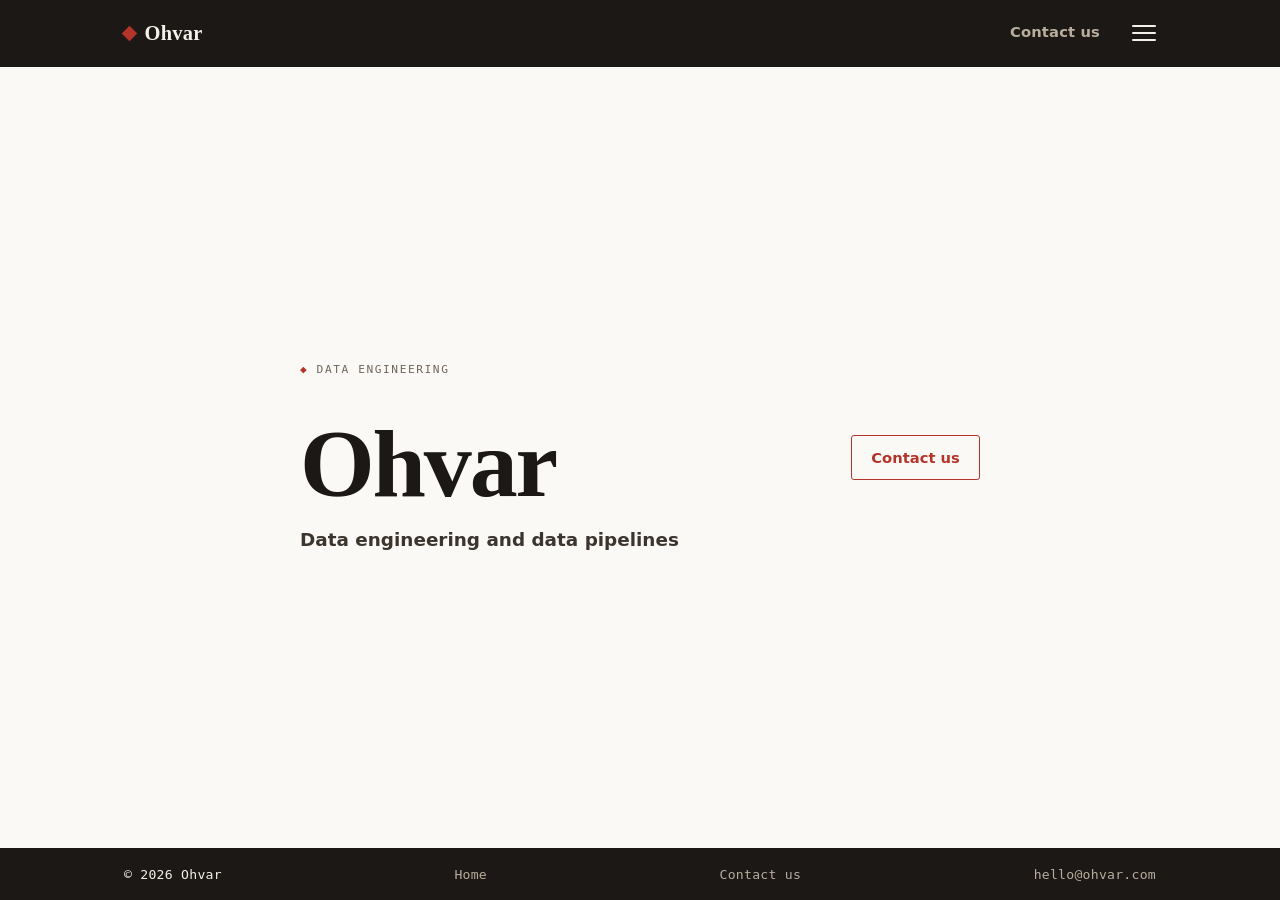
==== commit 8b2710ac: "Deploy site from cinnabar-website@2c48cac Source commit: 2c48cac57b29ebbf9ddd1f792fb2a14c3ed29f4a" ====
--- a/index.html
+++ b/index.html
@@ -1,23 +1,17 @@
-<!DOCTYPE html><html lang="en"> <head><meta charset="utf-8"><meta name="viewport" content="width=device-width, initial-scale=1"><meta name="description" content="We build custom data systems and workflow tools for teams handling sensitive data."><title>Custom data systems and workflow tools — Cinnabar</title><!-- Favicon: text-free brand mark (SVG for modern browsers, PNG for iOS).
+<!DOCTYPE html><html lang="en"> <head><meta charset="utf-8"><meta name="viewport" content="width=device-width, initial-scale=1"><meta name="description" content="Ohvar is a data engineering company. Data pipelines and the systems built around them."><title>Ohvar — data engineering</title><!-- Favicon: text-free brand mark (SVG for modern browsers, PNG for iOS).
          No wordmark baked in, so a brand rename stays a one-line change in
-         src/config.ts (AGENTS.md §4.4). --><link rel="icon" type="image/svg+xml" href="/favicon.svg"><link rel="apple-touch-icon" href="/apple-touch-icon.png"><link rel="canonical" href="https://cinnabar.sh/"><!-- Open Graph / Twitter social cards. Text values come from props/config
+         src/config.ts (AGENTS.md §4.4). A dedicated Ohvar mark is tracked
+         separately (issue #111); this port keeps the existing text-free
+         asset rather than inventing one. --><link rel="icon" type="image/svg+xml" href="/favicon.svg"><link rel="apple-touch-icon" href="/apple-touch-icon.png"><link rel="canonical" href="https://cinnabar.sh/"><!-- Open Graph / Twitter social cards. Text values come from props/config
          (title/description → BRAND/TAGLINE), never hardcoded (§4.4). The
          og:image is a self-hosted, intentionally text-free brand card for the
-         same reason. og:image/og:url are absolute, resolved against `site`. --><meta property="og:type" content="website"><meta property="og:title" content="Custom data systems and workflow tools — Cinnabar"><meta property="og:description" content="We build custom data systems and workflow tools for teams handling sensitive data."><meta property="og:image" content="https://cinnabar.sh/og-image.png"><meta property="og:url" content="https://cinnabar.sh/"><meta name="twitter:card" content="summary_large_image"><meta name="twitter:title" content="Custom data systems and workflow tools — Cinnabar"><meta name="twitter:description" content="We build custom data systems and workflow tools for teams handling sensitive data."><meta name="twitter:image" content="https://cinnabar.sh/og-image.png"><!-- No resource hints: the site uses a system font stack (see the body
-         font-family below) and loads zero external resources — no fonts, no
-         scripts, no third-party origins. A preconnect/dns-prefetch here would
-         open a connection to a host we never fetch from, wasting the hint and
-         leaking a request to a third party. Add hints only if a genuine
-         cross-origin resource is ever introduced (#14). --><link rel="stylesheet" href="/_astro/about.DTLxdqcn.css">
-<style>.section[data-astro-cid-j7pv25f6]{padding-block:var(--space-section)}.hero[data-astro-cid-j7pv25f6]{padding-block:clamp(4rem,9vw,7rem) 3.5rem}.hero[data-astro-cid-j7pv25f6] h1[data-astro-cid-j7pv25f6]{font-size:clamp(2.3rem,5.4vw,3.9rem);letter-spacing:-.03em;line-height:1.06;max-width:28ch;font-weight:800}.lede[data-astro-cid-j7pv25f6]{margin-top:1.6rem;max-width:54ch;font-size:var(--fs-lede);color:var(--muted)}.cta-row[data-astro-cid-j7pv25f6]{margin-top:2.4rem;display:flex;gap:.9rem;flex-wrap:wrap}.cta-row[data-astro-cid-j7pv25f6].center{justify-content:center}.btn[data-astro-cid-j7pv25f6]{display:inline-flex;align-items:center;justify-content:center;padding:.8rem 1.4rem;border-radius:.6rem;font-weight:600;font-size:.98rem;text-decoration:none;transition:transform .18s ease,box-shadow .18s ease,background .18s ease,border-color .18s ease;will-change:transform}.btn-primary[data-astro-cid-j7pv25f6]{background:var(--cinnabar-deep);color:#fff;box-shadow:0 1px 2px #0000001f,0 8px 24px -12px color-mix(in srgb,var(--cinnabar) 80%,transparent)}.btn-primary[data-astro-cid-j7pv25f6]:hover{background:color-mix(in srgb,var(--cinnabar-deep) 88%,#000);transform:translateY(-2px);box-shadow:0 4px 10px #00000024,0 14px 34px -12px color-mix(in srgb,var(--cinnabar) 70%,transparent)}.cta-panel[data-astro-cid-j7pv25f6]{text-align:center;padding:clamp(2.8rem,6vw,4.4rem) 1.6rem;border:1px solid var(--line);border-radius:var(--radius-panel);background:radial-gradient(120% 140% at 50% -20%,color-mix(in srgb,var(--cinnabar) 12%,transparent),transparent 60%),color-mix(in srgb,var(--paper) 55%,transparent)}.cta-panel[data-astro-cid-j7pv25f6] h2[data-astro-cid-j7pv25f6]{font-size:clamp(1.7rem,3.6vw,2.5rem);letter-spacing:-.02em;line-height:1.12;font-weight:800;max-width:20ch;margin:0 auto}.cta-panel[data-astro-cid-j7pv25f6] p[data-astro-cid-j7pv25f6]{margin:1.1rem auto 0;max-width:52ch;color:var(--muted);font-size:1.06rem}.cta-panel[data-astro-cid-j7pv25f6] .cta-row[data-astro-cid-j7pv25f6]{margin-top:2rem}.reveal[data-astro-cid-j7pv25f6]{opacity:0;transform:translateY(14px);animation:reveal .7s cubic-bezier(.22,1,.36,1) forwards;animation-delay:calc(var(--d, 0) * .09s)}@keyframes reveal{to{opacity:1;transform:translateY(0)}}@media(prefers-reduced-motion:reduce){.reveal[data-astro-cid-j7pv25f6]{animation:none;opacity:1;transform:none}.btn[data-astro-cid-j7pv25f6]:hover{transform:none}}
-</style></head> <body> <a class="skip-link" href="#main-content">Skip to main content</a> <header class="site"> <div class="wrap"> <a href="/" class="brand">Cinnabar<span class="dot">.</span></a> <!-- CSS-only mobile nav (no JS): a visually-hidden checkbox is toggled
-             by the adjacent <label> hamburger and, via the sibling selectors
-             below, reveals nav.main on narrow viewports. The checkbox is
-             display:none on desktop (out of tab order) and only becomes a
-             focusable control at the mobile breakpoint. --> <input class="nav-toggle" type="checkbox" id="nav-toggle" aria-label="Toggle navigation menu"> <label class="nav-toggle-label" for="nav-toggle" aria-hidden="true"><span class="bars"></span></label> <nav class="main" aria-label="Primary"> <a href="/" aria-current="page">Home</a><a href="/work">Work</a><a href="/about">About</a><a href="/contact">Contact</a> </nav> </div> </header> <main id="main-content" tabindex="-1"> <section class="hero wrap" data-astro-cid-j7pv25f6> <div class="hero-copy" data-astro-cid-j7pv25f6> <h1 class="reveal" style="--d:1" data-astro-cid-j7pv25f6>
-Custom data systems and workflow tools for teams handling sensitive records.
-</h1> <p class="lede reveal" style="--d:2" data-astro-cid-j7pv25f6>
-We design and develop custom data pipelines and software workflows. We work with professional teams, researchers, and academics to process sensitive information efficiently.
-</p> <div class="cta-row reveal" style="--d:3" data-astro-cid-j7pv25f6> <a class="btn btn-primary" href="/contact" data-astro-cid-j7pv25f6>Start a conversation</a> </div> </div> </section> <section class="wrap section" data-astro-cid-j7pv25f6> <div class="cta-panel" data-astro-cid-j7pv25f6> <h2 data-astro-cid-j7pv25f6>Let's discuss your project.</h2> <p data-astro-cid-j7pv25f6>
-If you are looking to build custom data systems or workflow tools, we can help. Tell us about your data and what you want to achieve.
-</p> <div class="cta-row center" data-astro-cid-j7pv25f6> <a class="btn btn-primary" href="/contact" data-astro-cid-j7pv25f6>Get in touch</a> </div> </div> </section> </main> <footer class="site"> <div class="wrap"> <nav class="footer" aria-label="Footer"> <a href="/" aria-current="page">Home</a><a href="/work">Work</a><a href="/about">About</a><a href="/contact">Contact</a> </nav> <a class="footer-mail" href="mailto:daniel.terwil+cinnabar@gmail.com">daniel.terwil+cinnabar@gmail.com</a> <div class="footer-meta"> <span>© 2026 Cinnabar</span> </div> </div> </footer> </body></html> +         same reason. og:image/og:url are absolute, resolved against `site`. --><meta property="og:type" content="website"><meta property="og:title" content="Ohvar — data engineering"><meta property="og:description" content="Ohvar is a data engineering company. Data pipelines and the systems built around them."><meta property="og:image" content="https://cinnabar.sh/og-image.png"><meta property="og:url" content="https://cinnabar.sh/"><meta name="twitter:card" content="summary_large_image"><meta name="twitter:title" content="Ohvar — data engineering"><meta name="twitter:description" content="Ohvar is a data engineering company. Data pipelines and the systems built around them."><meta name="twitter:image" content="https://cinnabar.sh/og-image.png"><!-- No resource hints: the site uses a system font stack and loads zero
+         external resources — no fonts, no scripts, no third-party origins. --><link rel="stylesheet" href="/_astro/contact.BCH5pXFM.css">
+<style>.hero-grid[data-astro-cid-j7pv25f6]{max-width:46rem;display:grid;grid-template-columns:1fr auto;align-items:center;column-gap:clamp(1.75rem,5vw,3.5rem)}.hero-copy[data-astro-cid-j7pv25f6]{grid-column:1;grid-row:1}.hero-aside[data-astro-cid-j7pv25f6]{grid-column:2;grid-row:1}.hero-mark[data-astro-cid-j7pv25f6]{margin-top:1.9rem}.hero-mark[data-astro-cid-j7pv25f6] h1[data-astro-cid-j7pv25f6]{font-size:clamp(3.2rem,7.8vw,6rem);letter-spacing:-.022em;margin-top:.35rem}.tagline[data-astro-cid-j7pv25f6]{margin-top:.55rem;font-family:var(--font-body);color:var(--ink-soft);font-size:1.15rem;font-weight:600;line-height:1.5}.btn[data-astro-cid-j7pv25f6]{display:inline-flex;align-items:center;justify-content:center;white-space:nowrap;font-family:var(--font-body);font-size:.92rem;font-weight:600;color:var(--cinnabar);text-decoration:none;border:1px solid var(--cinnabar);border-radius:3px;padding:.6rem 1.2rem;transition:background-color .15s ease,color .15s ease}.btn[data-astro-cid-j7pv25f6]:hover{background:var(--cinnabar);color:#fff}@media(min-width:761px)and (max-width:1060px){.hero-mark[data-astro-cid-j7pv25f6] h1[data-astro-cid-j7pv25f6]{font-size:2.4rem}}@media(max-width:760px){.hero-grid[data-astro-cid-j7pv25f6]{grid-template-columns:1fr;max-width:none}.hero-aside[data-astro-cid-j7pv25f6]{grid-column:1;grid-row:2;margin-top:1.75rem}.btn[data-astro-cid-j7pv25f6]{width:100%}.hero-mark[data-astro-cid-j7pv25f6] h1[data-astro-cid-j7pv25f6]{font-size:clamp(2.3rem,12vw,3rem)}}
+</style></head> <body class="onescreen"> <!-- CSS-only full-screen nav takeover (checkbox hack, no JS). Must stay
+         the first child of <body> so the sibling selectors above can reach
+         both the header and .mega-nav from any page. aria-label added
+         (not present in the mockup) so the hidden, keyboard-operable
+         checkbox announces itself to screen readers — matching this repo's
+         existing accessibility bar (§ README "keyboard-operable mobile
+         nav"), without changing any visible behavior. --> <input type="checkbox" id="menu-toggle" class="menu-toggle-input" aria-label="Toggle menu"> <a class="skip-link" href="#main-content">Skip to main content</a> <header class="site"> <div class="wrap"> <a class="brand" href="/"><span class="mark"></span>Ohvar</a> <nav class="main" aria-label="Primary"> <a href="/contact">Contact us</a> </nav> <label for="menu-toggle" class="menu-toggle-label" aria-label="Open menu"> <span></span><span></span><span></span> </label> </div> </header> <main id="main-content" tabindex="-1"> <div class="wrap hero-grid" data-astro-cid-j7pv25f6> <div class="hero-copy" data-astro-cid-j7pv25f6> <p class="eyebrow" data-astro-cid-j7pv25f6><span class="mark" data-astro-cid-j7pv25f6>&#9670;</span> Data engineering</p> <div class="hero-mark" data-astro-cid-j7pv25f6> <h1 data-astro-cid-j7pv25f6>Ohvar</h1> <p class="tagline" data-astro-cid-j7pv25f6>Data engineering and data pipelines</p> </div> </div> <div class="hero-aside" data-astro-cid-j7pv25f6> <a class="btn" href="/contact" data-astro-cid-j7pv25f6>Contact us</a> </div> </div> </main> <footer class="site"> <div class="wrap footer-cols"> <span>&copy; 2026 Ohvar</span> <a href="/">Home</a><a href="/contact">Contact us</a> <a href="mailto:hello@ohvar.com">hello@ohvar.com</a> </div> </footer> <nav class="mega-nav" aria-label="Full menu" id="mega-nav"> <label for="menu-toggle" class="mega-nav-close" aria-label="Close menu">&times;</label> <div class="wrap mega-nav-inner"> <a href="/">Home</a><a href="/contact">Contact us</a> </div> <div class="wrap mega-nav-foot footer-cols"> <span>&copy; 2026 Ohvar</span> <a href="mailto:hello@ohvar.com">hello@ohvar.com</a> </div> </nav> </body></html> 
--- a/_astro/contact.BCH5pXFM.css
+++ b/_astro/contact.BCH5pXFM.css
@@ -0,0 +1 @@
+:root{color-scheme:light;--paper: #fbf9f6;--paper-2: #f4f0e9;--ink: #1b1815;--ink-soft: #3b352e;--muted: #6f665b;--line: #e6dfd4;--line-strong: #d3cabb;--cinnabar: #b5342a;--cinnabar-bright: #d9503c;--cinnabar-wash: #f7ece9;--on-dark-text: #f4f0e9;--on-dark-muted: #b9ad9d;--max: 68rem;--font-display: "Iowan Old Style", "Palatino Linotype", Palatino, Georgia, "Times New Roman", serif;--font-body: ui-sans-serif, system-ui, -apple-system, "Segoe UI", Helvetica, Arial, sans-serif;--font-label: ui-monospace, "SF Mono", SFMono-Regular, Menlo, Consolas, monospace}*{box-sizing:border-box;margin:0}html{-webkit-text-size-adjust:100%}body{font-family:var(--font-body);background:var(--paper);color:var(--ink);line-height:1.6;font-size:17px}h1{font-family:var(--font-display);font-weight:600;letter-spacing:-.012em;line-height:1.12;color:var(--ink)}a{color:var(--cinnabar)}:focus-visible{outline:2px solid var(--cinnabar-bright);outline-offset:3px;border-radius:2px}.wrap{max-width:var(--max);margin:0 auto;padding-inline:1.75rem;width:100%}.skip-link{position:fixed;top:.6rem;left:.6rem;z-index:60;transform:translateY(-160%);background:var(--cinnabar);color:#fff;padding:.55rem .95rem;border-radius:3px;text-decoration:none;font-weight:600;transition:transform .15s ease}.skip-link:focus{transform:translateY(0)}body.onescreen{min-height:100vh;display:grid;grid-template-rows:auto 1fr auto}body.onescreen main{display:flex;align-items:center;padding-block:clamp(1.5rem,4vh,3.25rem)}header.site{background:var(--ink);border-bottom:1px solid var(--ink)}header.site .wrap{display:flex;align-items:center;gap:2rem;padding-block:1.05rem}.brand{display:inline-flex;align-items:center;gap:.6rem;text-decoration:none;color:var(--on-dark-text);font-family:var(--font-display);font-size:1.28rem;font-weight:600;letter-spacing:.01em}.brand .mark{width:11px;height:11px;background:var(--cinnabar);display:inline-block;transform:rotate(45deg)}nav.main{margin-left:auto;display:flex;gap:1.75rem}nav.main a{text-decoration:none;color:var(--on-dark-muted);font-family:var(--font-body);font-size:.92rem;font-weight:600;letter-spacing:.01em;padding-bottom:2px;border-bottom:1px solid transparent}nav.main a:hover{color:var(--on-dark-text)}nav.main a[aria-current=page]{color:var(--on-dark-text);border-bottom-color:var(--cinnabar-bright)}.menu-toggle-input{position:absolute;opacity:0;pointer-events:none}.menu-toggle-label{display:inline-flex;flex-direction:column;justify-content:center;gap:5px;width:24px;height:24px;cursor:pointer}.menu-toggle-label span{display:block;height:2px;border-radius:1px;background:var(--on-dark-text);transition:transform .2s ease,opacity .2s ease}#menu-toggle:checked~header .menu-toggle-label span:nth-child(1){transform:translateY(7px) rotate(45deg)}#menu-toggle:checked~header .menu-toggle-label span:nth-child(2){opacity:0}#menu-toggle:checked~header .menu-toggle-label span:nth-child(3){transform:translateY(-7px) rotate(-45deg)}.mega-nav{position:fixed;inset:0;z-index:70;display:flex;flex-direction:column;justify-content:center;background:var(--ink);opacity:0;visibility:hidden;pointer-events:none;transform:translateY(-12px);transition:opacity .2s ease,transform .2s ease,visibility 0s linear .2s}#menu-toggle:checked~.mega-nav{opacity:1;visibility:visible;pointer-events:auto;transform:translateY(0);transition:opacity .2s ease,transform .2s ease}body:has(#menu-toggle:checked){overflow:hidden}.mega-nav-close{position:absolute;top:1.2rem;right:1.75rem;width:32px;height:32px;line-height:32px;text-align:center;font-family:var(--font-body);font-size:1.6rem;font-weight:400;color:var(--on-dark-text);cursor:pointer}.mega-nav-inner{display:flex;flex-direction:column;gap:.5rem}.mega-nav-inner a{font-family:var(--font-display);font-weight:600;font-size:clamp(2.4rem,8vw,4.4rem);letter-spacing:-.01em;color:var(--on-dark-text);text-decoration:none}.mega-nav-inner a:hover{color:var(--cinnabar-bright)}.mega-nav-foot{position:absolute;bottom:.95rem;left:0;right:0;color:var(--on-dark-muted)!important}.mega-nav-foot span,.mega-nav-foot a{color:var(--on-dark-muted)}.mega-nav-foot a:hover{color:var(--cinnabar-bright)}.eyebrow{font-family:var(--font-label);font-size:.7rem;letter-spacing:.14em;text-transform:uppercase;color:var(--muted);font-weight:500}.eyebrow .mark{color:var(--cinnabar)}footer.site{border-top:1px solid var(--ink);background:var(--ink)}footer.site .wrap.footer-cols{display:flex;align-items:center;flex-wrap:wrap;gap:.35rem 1.25rem;padding-block:.95rem;font-size:.82rem;color:var(--on-dark-text);font-family:var(--font-label);letter-spacing:.02em}footer.site .wrap.footer-cols a{margin-left:auto;color:var(--on-dark-muted);text-decoration:none;word-break:break-word}footer.site .wrap.footer-cols a:hover{color:var(--cinnabar-bright)}@media(min-width:761px)and (max-width:1060px){body.onescreen main{padding-block:1rem}}@media(max-width:760px){body.onescreen main{padding-block:2.25rem;align-items:flex-start}footer.site .wrap.footer-cols{flex-direction:column;align-items:flex-start;gap:.35rem}footer.site .wrap.footer-cols a{margin-left:0}}@media(prefers-reduced-motion:reduce){*,*:before,*:after{animation-duration:.01ms!important;animation-iteration-count:1!important;transition-duration:.01ms!important;scroll-behavior:auto!important}}
